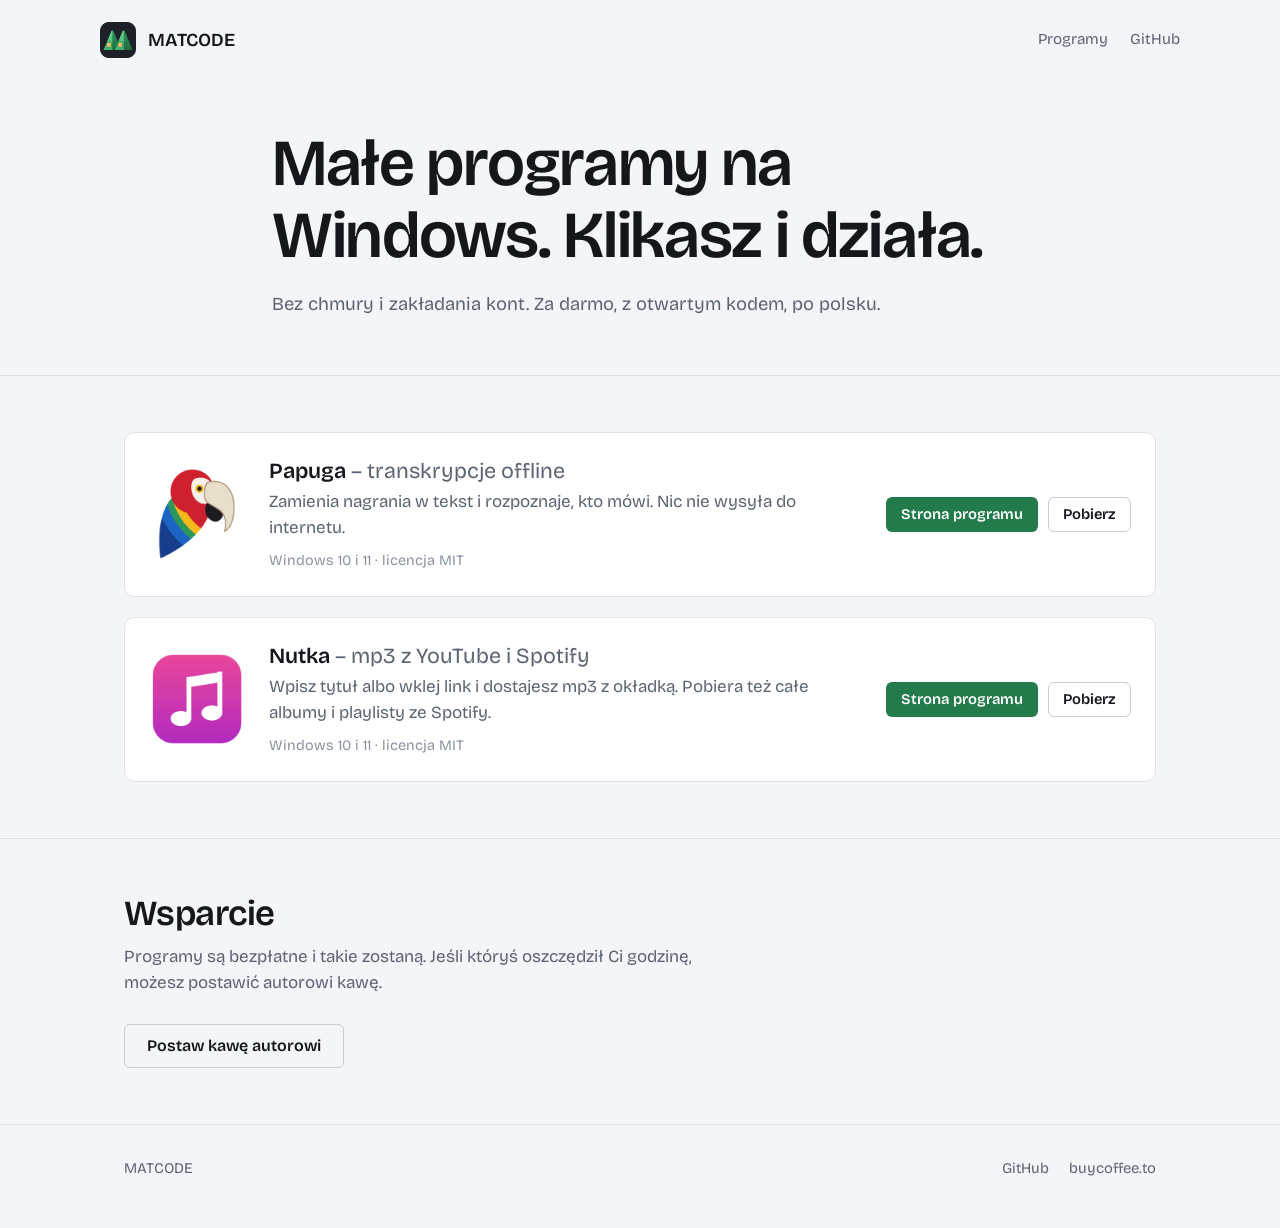
==== index.html @ 1b3fa661 "Nowe hasło marki: „Małe programy na Windows. Klikasz i działa. Bez chmury i zakładania kont.” Hub (h" ====
<!doctype html>
<html lang="pl">
<head>
<meta charset="utf-8">
<meta name="viewport" content="width=device-width, initial-scale=1">
<title>MATCODE</title>
<meta name="description" content="Małe programy na Windows. Klikasz i działa. Bez chmury i zakładania kont. Za darmo, z otwartym kodem.">
<link rel="icon" href="marka/znak-kwadrat.svg" type="image/svg+xml">
<link rel="icon" href="img/matcode-256.png" type="image/png" sizes="256x256">
<link rel="preconnect" href="https://fonts.googleapis.com">
<link rel="preconnect" href="https://fonts.gstatic.com" crossorigin>
<link href="https://fonts.googleapis.com/css2?family=Bricolage+Grotesque:opsz,wght@12..96,400;12..96,500;12..96,600&display=swap" rel="stylesheet">
<link rel="stylesheet" href="/css/v1/matcode.css">
<style>
  /* Strona główna nosi barwy znaku MATCODE (zieleń „Łąka”); strony programów zostają przy swoich akcentach. */
  :root { --accent: #3fb46f; --accent-strong: #2f9a5e; --accent-soft: #1b3a2a; --accent-ink: #ffffff; }
  @media (prefers-color-scheme: light) { :root:not([data-theme="dark"]) { --accent: #2f9a5e; --accent-strong: #237a4a; --accent-soft: #dff3e6; } }
  :root[data-theme="light"] { --accent: #2f9a5e; --accent-strong: #237a4a; --accent-soft: #dff3e6; }
  .hero { padding: 48px 0 56px; max-width: 46rem; }
  .hero h1 { margin-bottom: 18px; }
  .hero .lead { font-size: 1.15rem; color: var(--muted); margin: 0; }
  .program .nazwa-pelna { font-weight: 400; color: var(--muted); }
</style>
</head>
<body>

<header class="wrap top">
  <a class="marka" href="./"><img src="img/matcode-256.png" alt="" width="36" height="36">MATCODE</a>
  <nav>
    <a href="#programy">Programy</a>
    <a href="https://github.com/matmiccode">GitHub</a>
  </nav>
</header>

<main>

<section class="wrap hero">
  <h1>Małe programy na Windows. Klikasz i&nbsp;działa.</h1>
  <p class="lead">Bez chmury i&nbsp;zakładania kont. Za darmo, z&nbsp;otwartym kodem, po polsku.</p>
</section>

<section id="programy">
  <div class="wrap">
    <ul class="programy">
      <li class="program">
        <img src="img/papuga-256.png" alt="" width="96" height="96">
        <div>
          <h3>Papuga <span class="nazwa-pelna">– transkrypcje offline</span></h3>
          <p>Zamienia nagrania w&nbsp;tekst i&nbsp;rozpoznaje, kto mówi. Nic nie wysyła do internetu.</p>
          <p class="meta">Windows 10 i&nbsp;11 · licencja MIT</p>
        </div>
        <div class="akcje">
          <a class="btn btn-primary btn-sm" href="papuga/">Strona programu</a>
          <a class="btn btn-quiet btn-sm" href="https://github.com/matmiccode/papuga/releases/latest">Pobierz</a>
        </div>
      </li>
      <li class="program">
        <img src="img/nutka-256.png" alt="" width="96" height="96">
        <div>
          <h3>Nutka <span class="nazwa-pelna">– mp3 z YouTube i Spotify</span></h3>
          <p>Wpisz tytuł albo wklej link i&nbsp;dostajesz mp3 z&nbsp;okładką. Pobiera też całe albumy i&nbsp;playlisty ze Spotify.</p>
          <p class="meta">Windows 10 i&nbsp;11 · licencja MIT</p>
        </div>
        <div class="akcje">
          <a class="btn btn-primary btn-sm" href="nutka/">Strona programu</a>
          <a class="btn btn-quiet btn-sm" href="https://github.com/matmiccode/nutka/releases/latest">Pobierz</a>
        </div>
      </li>
    </ul>
  </div>
</section>

<section id="wsparcie">
  <div class="wrap">
    <div class="sekcja-naglowek">
      <h2>Wsparcie</h2>
      <p>Programy są bezpłatne i&nbsp;takie zostaną. Jeśli któryś oszczędził Ci godzinę, możesz postawić autorowi kawę.</p>
    </div>
    <a class="btn btn-quiet" href="https://buycoffee.to/matcode">Postaw kawę autorowi</a>
  </div>
</section>

</main>

<footer>
  <div class="wrap">
    <div>MATCODE</div>
    <nav>
      <a href="https://github.com/matmiccode">GitHub</a>
      <a href="https://buycoffee.to/matcode">buycoffee.to</a>
    </nav>
  </div>
</footer>

</body>
</html>
---- css/v1/matcode.css ----
/* MATCODE — wspólna rama stron programów. Wersja 1.
   Strona programu dokłada własne zmienne (--accent, --pioro-*) i treść.
   Zmiana tutaj odświeża wszystkie strony; nowa wersja ramy = nowy katalog
   (css/v2/), stare strony zostają przy swojej. */

:root {
  --bg: #15171c;
  --surface: #1d2026;
  --surface-2: #262a32;
  --line: #2c3039;
  --line-strong: #3a414d;
  --text: #e8eaee;
  --muted: #959dab;
  --faint: #6b7280;
  --accent: #3b82e0;
  --accent-strong: #2f74d0;
  --accent-ink: #ffffff;
  --accent-soft: #233a5e;
  --ok: #4fb47a;
  --radius: 10px;
  --radius-sm: 6px;
  --font: "Bricolage Grotesque", system-ui, "Segoe UI", sans-serif;
  --wrap: 1080px;
  --gutter: 24px;
  color-scheme: dark;
}

@media (prefers-color-scheme: light) {
  :root:not([data-theme="dark"]) {
    --bg: #f4f5f8;
    --surface: #ffffff;
    --surface-2: #eceef3;
    --line: #dde1e8;
    --line-strong: #c7ccd6;
    --text: #15171c;
    --muted: #5b6472;
    --faint: #8a93a1;
    --accent: #2563c7;
    --accent-strong: #1f55ad;
    --accent-soft: #dde8fb;
    --ok: #2f8f5b;
    color-scheme: light;
  }
}

:root[data-theme="light"] {
  --bg: #f4f5f8;
  --surface: #ffffff;
  --surface-2: #eceef3;
  --line: #dde1e8;
  --line-strong: #c7ccd6;
  --text: #15171c;
  --muted: #5b6472;
  --faint: #8a93a1;
  --accent: #2563c7;
  --accent-strong: #1f55ad;
  --accent-soft: #dde8fb;
  --ok: #2f8f5b;
  color-scheme: light;
}

*, *::before, *::after { box-sizing: border-box; }
html { -webkit-text-size-adjust: 100%; scroll-behavior: smooth; }
body {
  margin: 0;
  background: var(--bg);
  color: var(--text);
  font: 400 17px/1.55 var(--font);
  font-optical-sizing: auto;
}
a { color: var(--accent); text-decoration: none; }
a:hover { text-decoration: underline; }
img { max-width: 100%; height: auto; display: block; }
:focus-visible { outline: 2px solid var(--accent); outline-offset: 3px; }

.wrap { max-width: var(--wrap); margin: 0 auto; padding: 0 var(--gutter); }

h1, h2, h3 { margin: 0; font-weight: 600; letter-spacing: -0.02em; line-height: 1.1; text-wrap: balance; }
h1 { font-size: clamp(2.4rem, 5.6vw, 4.1rem); }
h2 { font-size: clamp(1.6rem, 3vw, 2.2rem); letter-spacing: -0.015em; }
h3 { font-size: 1.15rem; letter-spacing: 0; line-height: 1.3; }
p { margin: 0 0 1em; }
.muted { color: var(--muted); }
.small { font-size: 0.9rem; }
.odstep { margin-top: 28px; }
.odstep-duzy { margin-top: 36px; }

/* Nagłówek strony */
.top { display: flex; align-items: center; justify-content: space-between; gap: 16px; padding: 22px 0; }
.marka { display: flex; align-items: center; gap: 12px; color: var(--text); font-weight: 600; font-size: 1.15rem; letter-spacing: -0.01em; }
.marka:hover { text-decoration: none; }
.marka img { width: 36px; height: 36px; }
.top nav { display: flex; gap: 22px; align-items: center; font-size: 0.95rem; }
.top nav a { color: var(--muted); }
.top nav a:hover { color: var(--text); text-decoration: none; }

/* Przyciski */
.btn {
  display: inline-flex; align-items: center; gap: 10px;
  padding: 13px 22px; border-radius: var(--radius-sm);
  font-weight: 600; font-size: 1rem; line-height: 1;
  border: 1px solid transparent; cursor: pointer; white-space: nowrap;
}
.btn:hover { text-decoration: none; }
.btn-primary { background: var(--accent-strong); color: var(--accent-ink); }
.btn-primary:hover { background: var(--accent); }
.btn-quiet { background: transparent; color: var(--text); border-color: var(--line-strong); }
.btn-quiet:hover { background: var(--surface); }
.btn-sm { padding: 9px 14px; font-size: 0.92rem; }
.top nav .btn-primary { color: var(--accent-ink); }
.top nav .btn-primary:hover { color: var(--accent-ink); }
.cta { display: flex; flex-wrap: wrap; gap: 12px; align-items: center; }

/* Sekcje */
section { padding: 56px 0; }
main > section + section { border-top: 1px solid var(--line); }
.sekcja-naglowek { max-width: 38rem; margin-bottom: 28px; }
.sekcja-naglowek p { color: var(--muted); margin: 10px 0 0; }

/* Kroki — tylko dla treści, która naprawdę jest kolejnością */
.kroki { display: grid; grid-template-columns: repeat(3, 1fr); gap: 28px; counter-reset: krok; list-style: none; margin: 0; padding: 0; }
.kroki li { counter-increment: krok; }
.kroki li::before {
  content: counter(krok);
  display: inline-flex; align-items: center; justify-content: center;
  width: 30px; height: 30px; border-radius: 50%;
  background: var(--accent-soft); color: var(--accent);
  font-weight: 600; font-size: 0.95rem; margin-bottom: 12px;
}
.kroki h3 { margin-bottom: 6px; }
.kroki p { color: var(--muted); margin: 0; }

/* Lista cech: nazwa i zdanie, bez kafelków */
.cechy { display: grid; grid-template-columns: repeat(2, 1fr); gap: 18px 40px; margin: 0; }
.cechy > div { padding-bottom: 18px; border-bottom: 1px solid var(--line); }
.cechy dt { font-weight: 600; margin-bottom: 4px; }
.cechy dd { margin: 0; color: var(--muted); }

/* Zrzut ekranu */
figure { margin: 0; }
figure img { border: 1px solid var(--line); border-radius: var(--radius); }
figcaption { color: var(--faint); font-size: 0.9rem; margin-top: 12px; }

/* Tabela wymagań */
table { border-collapse: collapse; width: 100%; max-width: 40rem; }
th, td { text-align: left; padding: 10px 0; border-bottom: 1px solid var(--line); vertical-align: top; }
th { font-weight: 600; width: 38%; padding-right: 16px; }
td { color: var(--muted); }

/* Ramka z uwagą */
.uwaga { background: var(--surface); border: 1px solid var(--line); border-radius: var(--radius); padding: 18px 20px; max-width: 40rem; }
.uwaga p:last-child { margin: 0; }

/* Lista programów (strona główna) */
.programy { list-style: none; margin: 0; padding: 0; display: grid; gap: 20px; }
.program {
  display: grid; grid-template-columns: 96px 1fr auto; gap: 24px; align-items: center;
  padding: 24px; background: var(--surface); border: 1px solid var(--line); border-radius: var(--radius);
}
.program img { width: 96px; height: 96px; }
.program h3 { font-size: 1.35rem; margin-bottom: 4px; }
.program p { margin: 0; color: var(--muted); }
.program .meta { color: var(--faint); font-size: 0.9rem; margin-top: 8px; }
.program .akcje { display: flex; gap: 10px; flex-wrap: wrap; }

/* Stopka */
footer { border-top: 1px solid var(--line); padding: 32px 0 48px; color: var(--muted); font-size: 0.92rem; }
footer .wrap { display: flex; flex-wrap: wrap; gap: 12px 28px; align-items: center; justify-content: space-between; }
footer nav { display: flex; flex-wrap: wrap; gap: 20px; }
footer a { color: var(--muted); }
footer a:hover { color: var(--text); }

/* Pasy piór — podpis Papugi; strona ustawia własne barwy przez --pioro-* */
.piora {
  height: 4px; border-radius: 2px;
  background: linear-gradient(90deg, var(--pioro-1, #1c64c4), var(--pioro-2, #2c965c), var(--pioro-3, #f7ba1c), var(--pioro-4, #ce202f));
}

@media (max-width: 760px) {
  section { padding: 40px 0; }
  .kroki, .cechy { grid-template-columns: 1fr; }
  .top nav { gap: 14px; }
  .top nav .ukryj-mobile { display: none; }
  .program { grid-template-columns: 72px 1fr; }
  .program img { width: 72px; height: 72px; }
  .program .akcje { grid-column: 1 / -1; }
  th { width: 44%; }
}

@media (prefers-reduced-motion: reduce) {
  html { scroll-behavior: auto; }
  *, *::before, *::after { animation-duration: 0.01ms !important; animation-iteration-count: 1 !important; transition-duration: 0.01ms !important; }
}
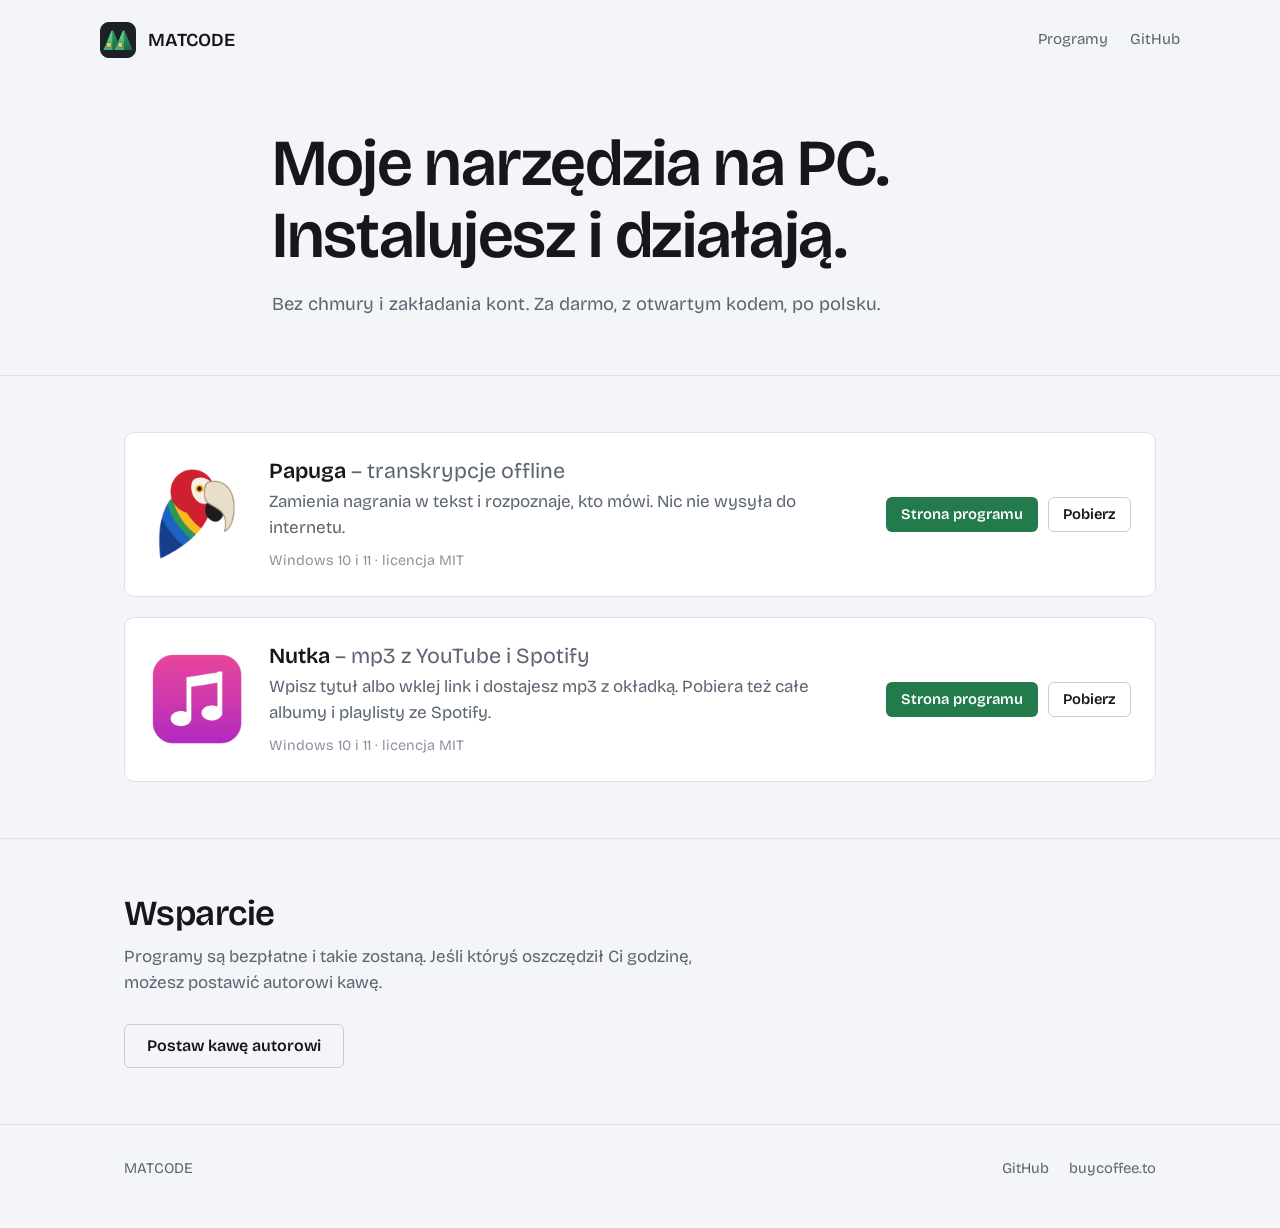
==== commit 1a1f6cdc: "Hasło marki w słowach autora: „Moje narzędzia na PC. Instalujesz i działają. Bez chmury i zakładania" ====
--- a/index.html
+++ b/index.html
@@ -4,7 +4,7 @@
 <meta charset="utf-8">
 <meta name="viewport" content="width=device-width, initial-scale=1">
 <title>MATCODE</title>
-<meta name="description" content="Małe programy na Windows. Klikasz i działa. Bez chmury i zakładania kont. Za darmo, z otwartym kodem.">
+<meta name="description" content="Moje narzędzia na PC. Instalujesz i działają. Bez chmury i zakładania kont. Za darmo, z otwartym kodem.">
 <link rel="icon" href="marka/znak-kwadrat.svg" type="image/svg+xml">
 <link rel="icon" href="img/matcode-256.png" type="image/png" sizes="256x256">
 <link rel="preconnect" href="https://fonts.googleapis.com">
@@ -35,7 +35,7 @@
 <main>
 
 <section class="wrap hero">
-  <h1>Małe programy na Windows. Klikasz i&nbsp;działa.</h1>
+  <h1>Moje narzędzia na PC. Instalujesz i&nbsp;działają.</h1>
   <p class="lead">Bez chmury i&nbsp;zakładania kont. Za darmo, z&nbsp;otwartym kodem, po polsku.</p>
 </section>
 
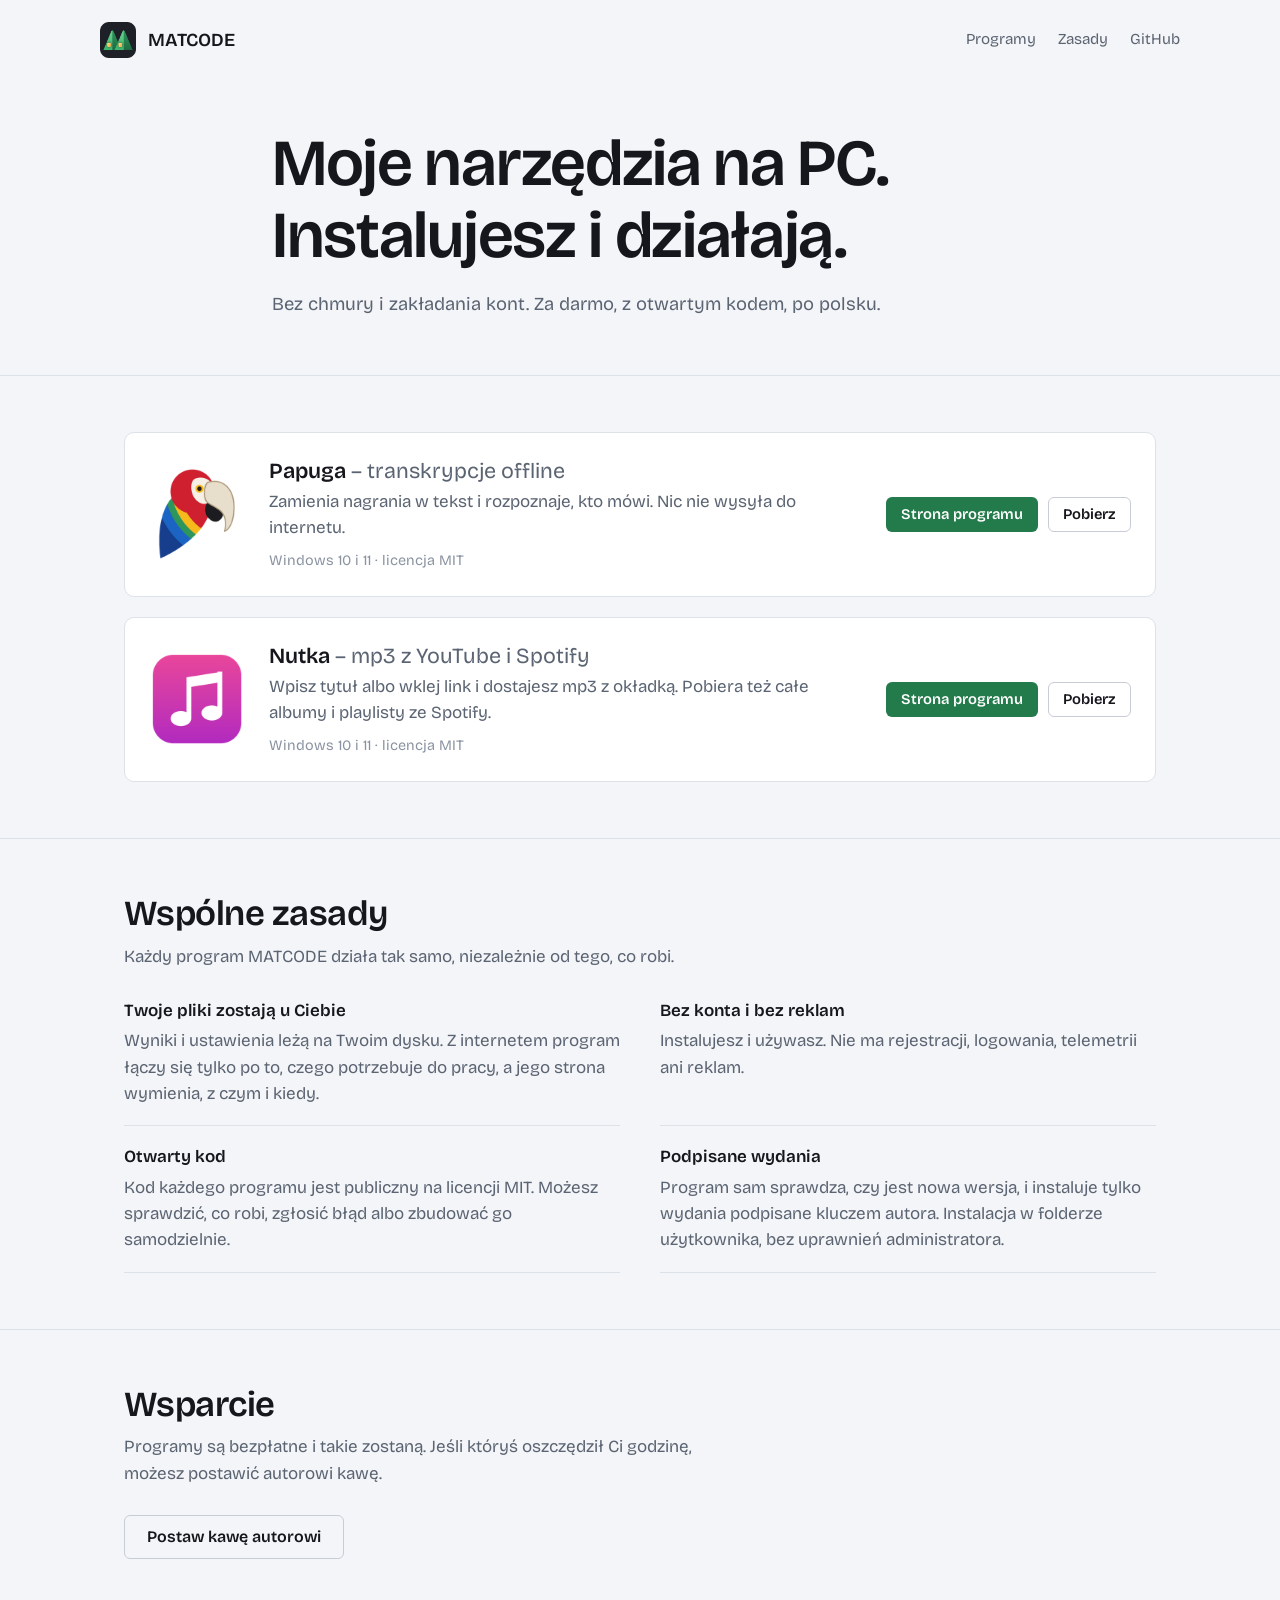
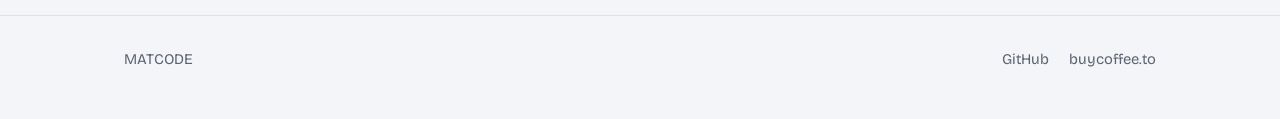
==== commit 845ed99a: "Strona główna: wspólne zasady, wersje programów z API, obrazek og, karty na telefonie - sekcja „Wspó" ====
--- a/index.html
+++ b/index.html
@@ -5,8 +5,18 @@
 <meta name="viewport" content="width=device-width, initial-scale=1">
 <title>MATCODE</title>
 <meta name="description" content="Moje narzędzia na PC. Instalujesz i działają. Bez chmury i zakładania kont. Za darmo, z otwartym kodem.">
+<meta name="theme-color" media="(prefers-color-scheme: dark)" content="#15171c">
+<meta name="theme-color" media="(prefers-color-scheme: light)" content="#f4f5f8">
 <link rel="icon" href="marka/znak-kwadrat.svg" type="image/svg+xml">
 <link rel="icon" href="img/matcode-256.png" type="image/png" sizes="256x256">
+<meta property="og:title" content="MATCODE – moje narzędzia na PC">
+<meta property="og:description" content="Instalujesz i działają. Bez chmury i zakładania kont. Za darmo, z otwartym kodem, po polsku.">
+<meta property="og:image" content="https://matmiccode.github.io/img/matcode-og.png">
+<meta property="og:image:width" content="1200">
+<meta property="og:image:height" content="630">
+<meta property="og:type" content="website">
+<meta property="og:url" content="https://matmiccode.github.io/">
+<meta name="twitter:card" content="summary_large_image">
 <link rel="preconnect" href="https://fonts.googleapis.com">
 <link rel="preconnect" href="https://fonts.gstatic.com" crossorigin>
 <link href="https://fonts.googleapis.com/css2?family=Bricolage+Grotesque:opsz,wght@12..96,400;12..96,500;12..96,600&display=swap" rel="stylesheet">
@@ -28,6 +38,7 @@
   <a class="marka" href="./"><img src="img/matcode-256.png" alt="" width="36" height="36">MATCODE</a>
   <nav>
     <a href="#programy">Programy</a>
+    <a href="#zasady" class="ukryj-mobile">Zasady</a>
     <a href="https://github.com/matmiccode">GitHub</a>
   </nav>
 </header>
@@ -47,11 +58,11 @@
         <div>
           <h3>Papuga <span class="nazwa-pelna">– transkrypcje offline</span></h3>
           <p>Zamienia nagrania w&nbsp;tekst i&nbsp;rozpoznaje, kto mówi. Nic nie wysyła do internetu.</p>
-          <p class="meta">Windows 10 i&nbsp;11 · licencja MIT</p>
+          <p class="meta"><span data-wersja="papuga"></span>Windows 10 i&nbsp;11 · licencja MIT</p>
         </div>
         <div class="akcje">
           <a class="btn btn-primary btn-sm" href="papuga/">Strona programu</a>
-          <a class="btn btn-quiet btn-sm" href="https://github.com/matmiccode/papuga/releases/latest">Pobierz</a>
+          <a class="btn btn-quiet btn-sm" href="https://github.com/matmiccode/papuga/releases/latest" data-pobierz="papuga">Pobierz</a>
         </div>
       </li>
       <li class="program">
@@ -59,14 +70,41 @@
         <div>
           <h3>Nutka <span class="nazwa-pelna">– mp3 z YouTube i Spotify</span></h3>
           <p>Wpisz tytuł albo wklej link i&nbsp;dostajesz mp3 z&nbsp;okładką. Pobiera też całe albumy i&nbsp;playlisty ze Spotify.</p>
-          <p class="meta">Windows 10 i&nbsp;11 · licencja MIT</p>
+          <p class="meta"><span data-wersja="nutka"></span>Windows 10 i&nbsp;11 · licencja MIT</p>
         </div>
         <div class="akcje">
           <a class="btn btn-primary btn-sm" href="nutka/">Strona programu</a>
-          <a class="btn btn-quiet btn-sm" href="https://github.com/matmiccode/nutka/releases/latest">Pobierz</a>
+          <a class="btn btn-quiet btn-sm" href="https://github.com/matmiccode/nutka/releases/latest" data-pobierz="nutka">Pobierz</a>
         </div>
       </li>
     </ul>
+  </div>
+</section>
+
+<section id="zasady">
+  <div class="wrap">
+    <div class="sekcja-naglowek">
+      <h2>Wspólne zasady</h2>
+      <p>Każdy program MATCODE działa tak samo, niezależnie od tego, co robi.</p>
+    </div>
+    <dl class="cechy">
+      <div>
+        <dt>Twoje pliki zostają u&nbsp;Ciebie</dt>
+        <dd>Wyniki i&nbsp;ustawienia leżą na Twoim dysku. Z&nbsp;internetem program łączy się tylko po to, czego potrzebuje do pracy, a&nbsp;jego strona wymienia, z&nbsp;czym i&nbsp;kiedy.</dd>
+      </div>
+      <div>
+        <dt>Bez konta i&nbsp;bez reklam</dt>
+        <dd>Instalujesz i&nbsp;używasz. Nie ma rejestracji, logowania, telemetrii ani reklam.</dd>
+      </div>
+      <div>
+        <dt>Otwarty kod</dt>
+        <dd>Kod każdego programu jest publiczny na licencji MIT. Możesz sprawdzić, co robi, zgłosić błąd albo zbudować go samodzielnie.</dd>
+      </div>
+      <div>
+        <dt>Podpisane wydania</dt>
+        <dd>Program sam sprawdza, czy jest nowa wersja, i&nbsp;instaluje tylko wydania podpisane kluczem autora. Instalacja w&nbsp;folderze użytkownika, bez uprawnień administratora.</dd>
+      </div>
+    </dl>
   </div>
 </section>
 
@@ -92,5 +130,25 @@
   </div>
 </footer>
 
+<script>
+// Numer wersji i bezpośredni odnośnik do instalatora z najnowszego wydania każdego programu
+// z listy (data-pobierz="<repo>"). Bez odpowiedzi API (brak sieci, limit) zostaje strona wydań
+// i lista bez numerów wersji.
+(async () => {
+  const repa = [...new Set([...document.querySelectorAll("[data-pobierz]")].map(e => e.dataset.pobierz))];
+  await Promise.all(repa.map(async repo => {
+    try {
+      const odp = await fetch(`https://api.github.com/repos/matmiccode/${repo}/releases/latest`,
+                              { headers: { Accept: "application/vnd.github+json" } });
+      if (!odp.ok) return;
+      const dane = await odp.json();
+      const wersja = String(dane.tag_name || "").replace(/^v/, "");
+      const plik = (dane.assets || []).find(z => /Setup\.exe$/i.test(z.name));
+      if (wersja) document.querySelectorAll(`[data-wersja="${repo}"]`).forEach(e => { e.textContent = "Wersja " + wersja + " · "; });
+      if (plik) document.querySelectorAll(`[data-pobierz="${repo}"]`).forEach(e => { e.href = plik.browser_download_url; });
+    } catch (_) { /* strona działa bez tego */ }
+  }));
+})();
+</script>
 </body>
 </html>
--- a/css/v1/matcode.css
+++ b/css/v1/matcode.css
@@ -187,6 +187,14 @@
   th { width: 44%; }
 }
 
+@media (max-width: 480px) {
+  /* Karta programu na telefonie: ikona nad tekstem, tekst na całą szerokość
+     (obok ikony nazwa z dopiskiem łamała się na trzy linie). */
+  .program { grid-template-columns: 1fr; gap: 14px; padding: 20px; }
+  .program img { width: 56px; height: 56px; }
+  .program .akcje { grid-column: auto; }
+}
+
 @media (prefers-reduced-motion: reduce) {
   html { scroll-behavior: auto; }
   *, *::before, *::after { animation-duration: 0.01ms !important; animation-iteration-count: 1 !important; transition-duration: 0.01ms !important; }
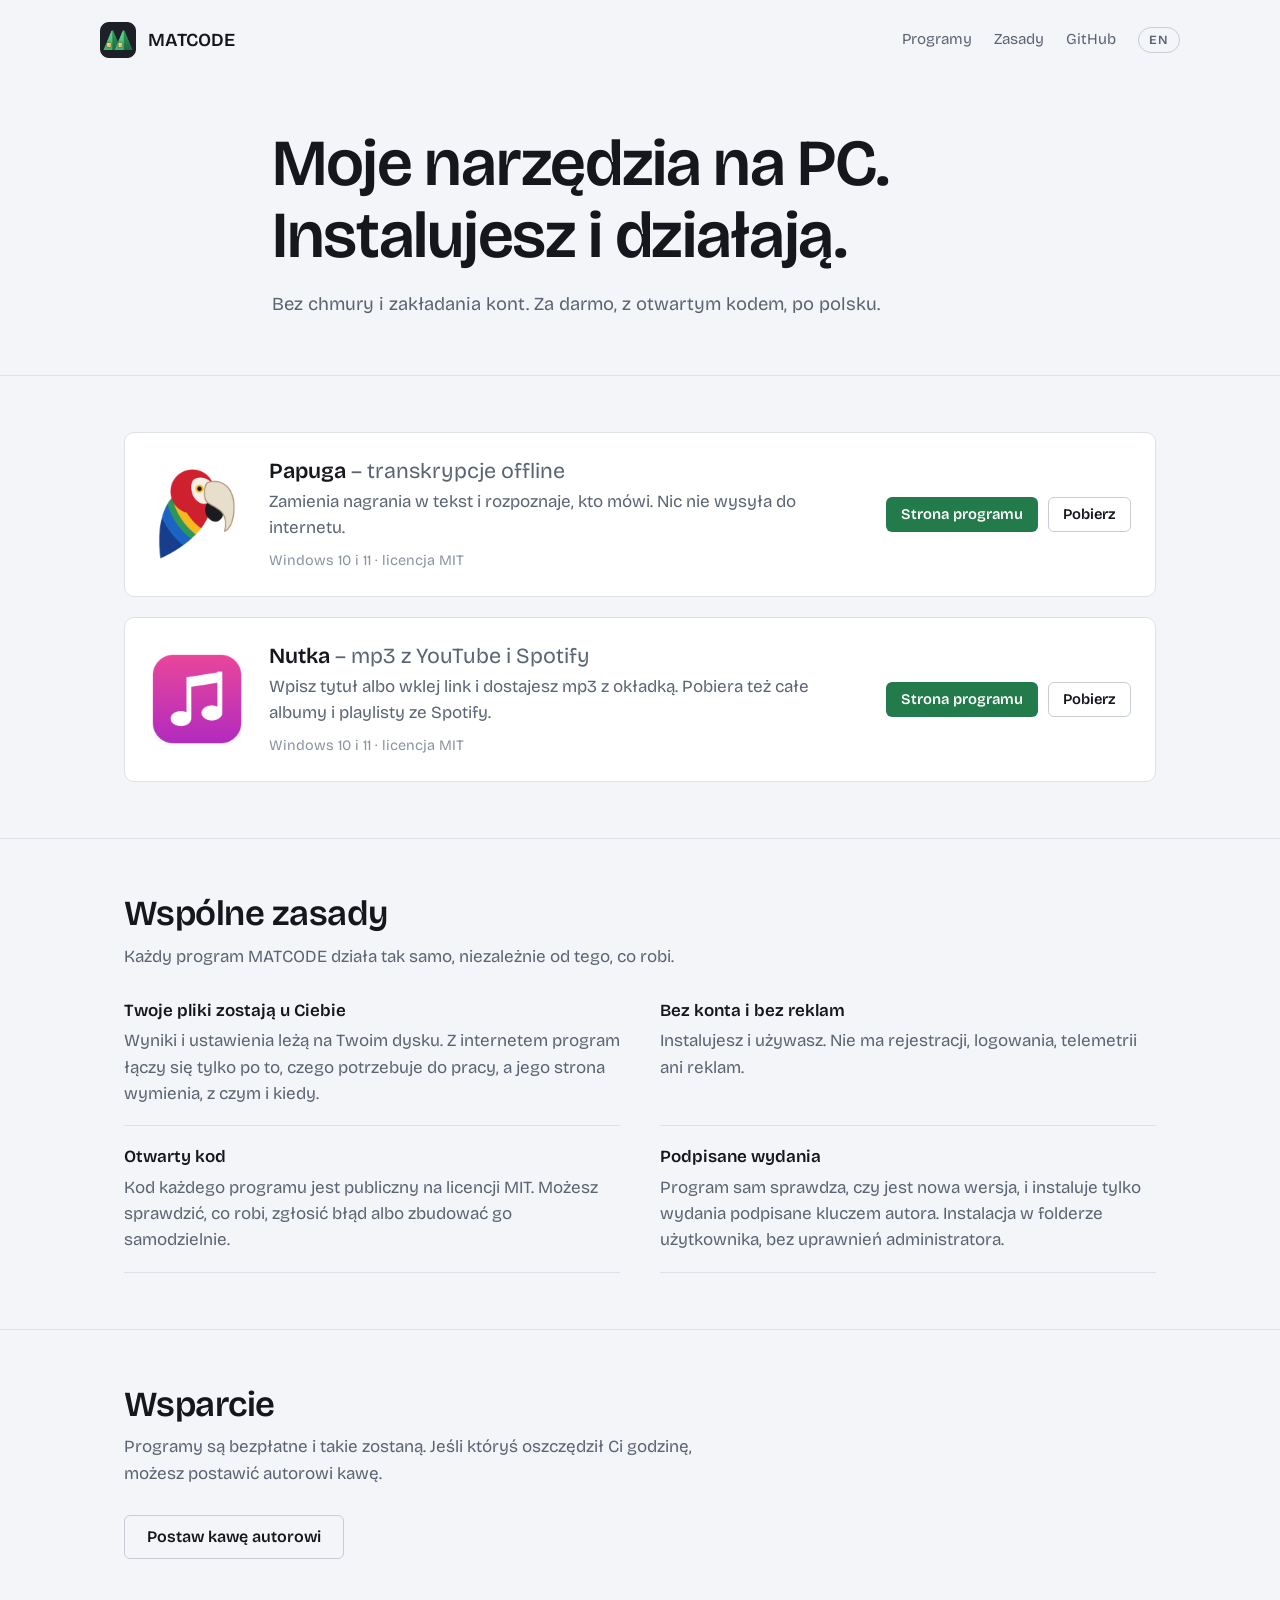
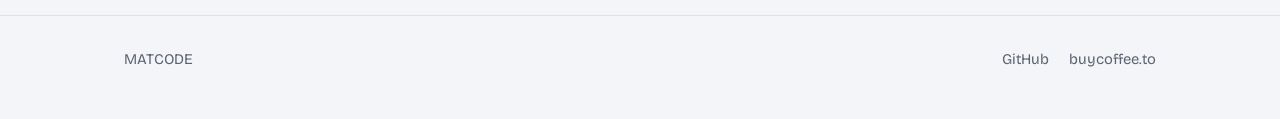
==== commit 0217368e: "Strona główna po angielsku (en/) i przełącznik języka w ramie - en/index.html: hasło, karty programó" ====
--- a/index.html
+++ b/index.html
@@ -9,6 +9,9 @@
 <meta name="theme-color" media="(prefers-color-scheme: light)" content="#f4f5f8">
 <link rel="icon" href="marka/znak-kwadrat.svg" type="image/svg+xml">
 <link rel="icon" href="img/matcode-256.png" type="image/png" sizes="256x256">
+<link rel="alternate" hreflang="pl" href="https://matmiccode.github.io/">
+<link rel="alternate" hreflang="en" href="https://matmiccode.github.io/en/">
+<link rel="alternate" hreflang="x-default" href="https://matmiccode.github.io/">
 <meta property="og:title" content="MATCODE – moje narzędzia na PC">
 <meta property="og:description" content="Instalujesz i działają. Bez chmury i zakładania kont. Za darmo, z otwartym kodem, po polsku.">
 <meta property="og:image" content="https://matmiccode.github.io/img/matcode-og.png">
@@ -40,6 +43,7 @@
     <a href="#programy">Programy</a>
     <a href="#zasady" class="ukryj-mobile">Zasady</a>
     <a href="https://github.com/matmiccode">GitHub</a>
+    <a class="jezyk" href="en/" lang="en" hreflang="en" title="English version">EN</a>
   </nav>
 </header>
 
--- a/css/v1/matcode.css
+++ b/css/v1/matcode.css
@@ -93,6 +93,13 @@
 .top nav { display: flex; gap: 22px; align-items: center; font-size: 0.95rem; }
 .top nav a { color: var(--muted); }
 .top nav a:hover { color: var(--text); text-decoration: none; }
+/* Przełącznik języka w nagłówku: jedna pigułka z drugim językiem (EN na polskiej stronie, PL na angielskiej),
+   celuje w bliźniaczą stronę /en/ albo wersję polską. Widoczna też na telefonie. */
+.top nav .jezyk {
+  padding: 6px 10px; border: 1px solid var(--line-strong); border-radius: 999px;
+  font-size: 0.78rem; font-weight: 600; letter-spacing: 0.08em; line-height: 1; color: var(--muted);
+}
+.top nav .jezyk:hover { color: var(--text); border-color: var(--text); text-decoration: none; }
 
 /* Przyciski */
 .btn {
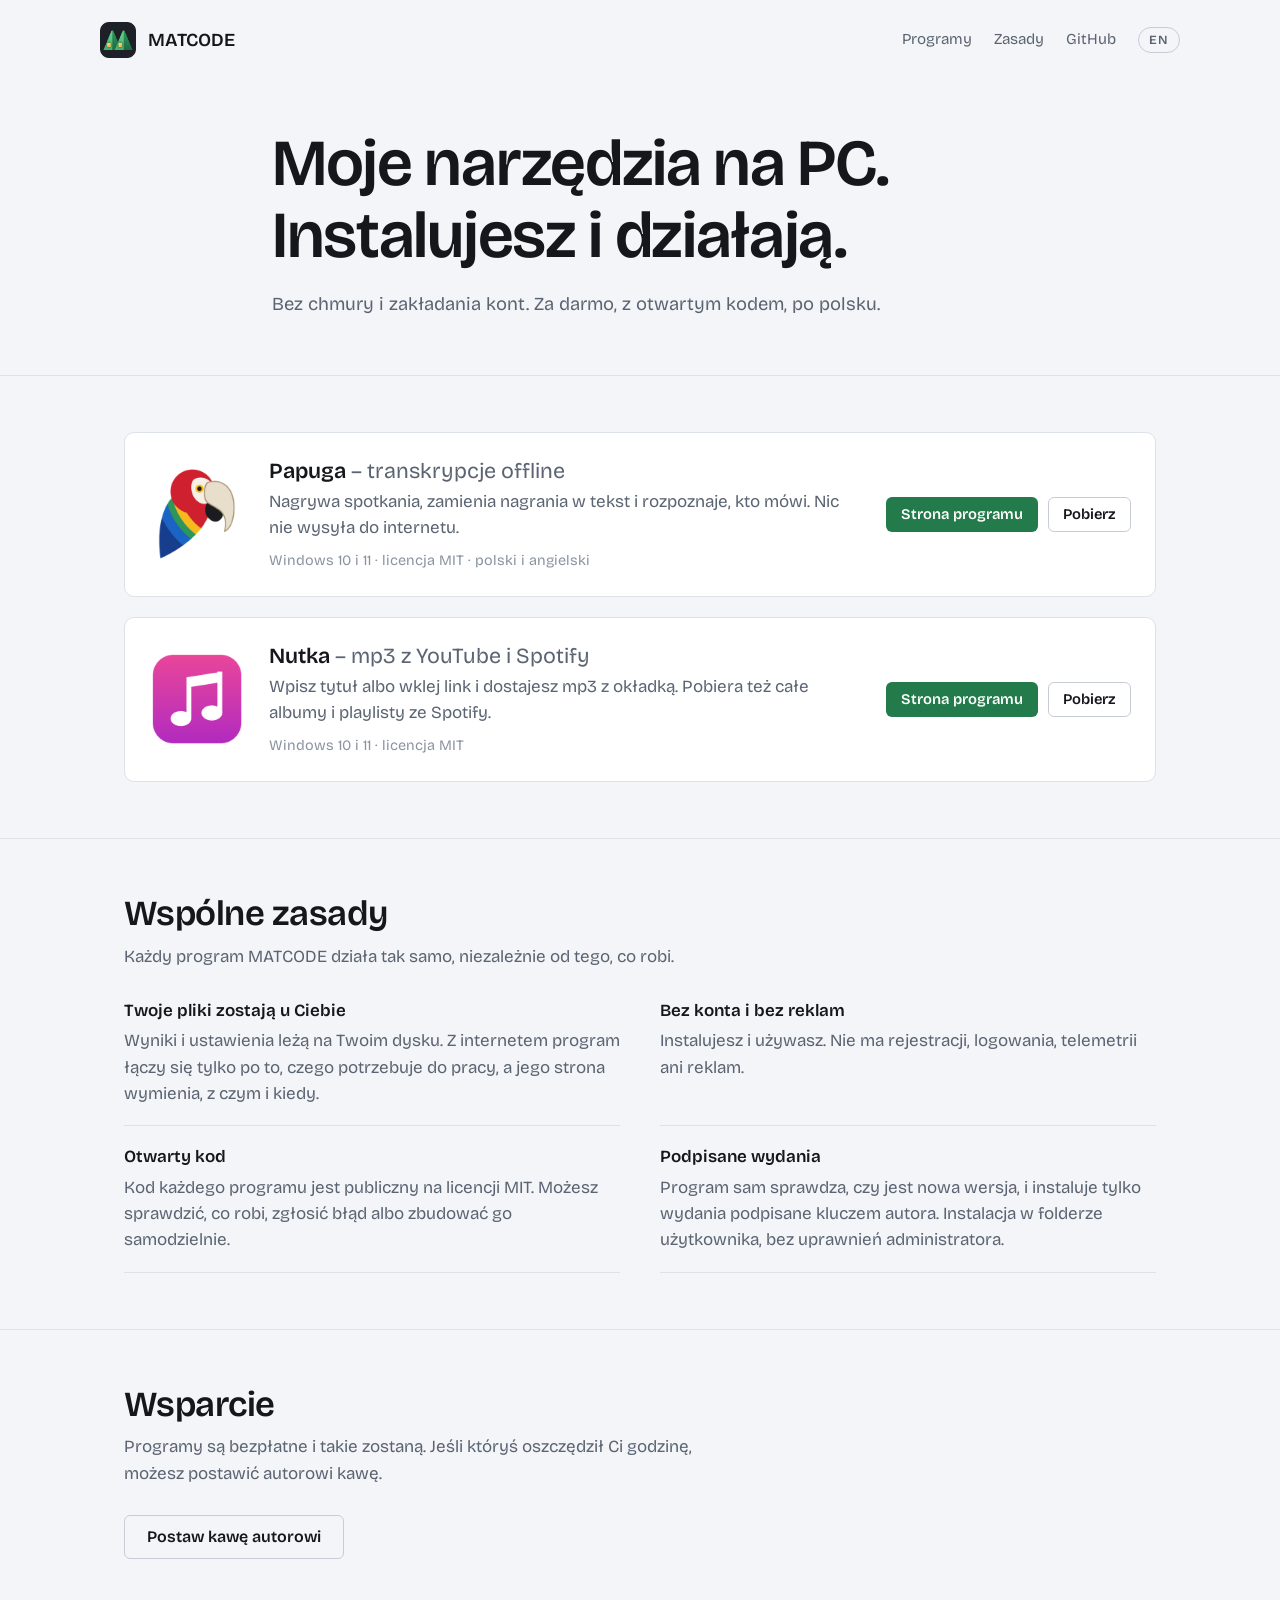
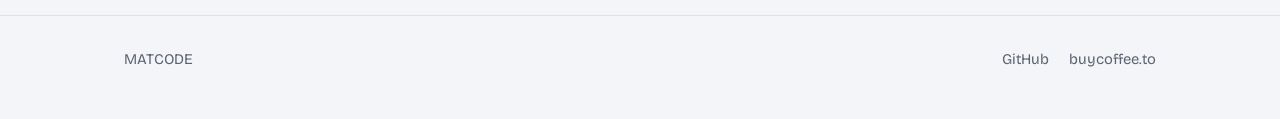
==== commit 655c09db: "Karta Papugi: nagrywanie spotkan, interfejs polski i angielski Papuga 1.4.0: nagrywanie spotkań takż" ====
--- a/index.html
+++ b/index.html
@@ -61,8 +61,8 @@
         <img src="img/papuga-256.png" alt="" width="96" height="96">
         <div>
           <h3>Papuga <span class="nazwa-pelna">– transkrypcje offline</span></h3>
-          <p>Zamienia nagrania w&nbsp;tekst i&nbsp;rozpoznaje, kto mówi. Nic nie wysyła do internetu.</p>
-          <p class="meta"><span data-wersja="papuga"></span>Windows 10 i&nbsp;11 · licencja MIT</p>
+          <p>Nagrywa spotkania, zamienia nagrania w&nbsp;tekst i&nbsp;rozpoznaje, kto mówi. Nic nie wysyła do internetu.</p>
+          <p class="meta"><span data-wersja="papuga"></span>Windows 10 i&nbsp;11 · licencja MIT · polski i&nbsp;angielski</p>
         </div>
         <div class="akcje">
           <a class="btn btn-primary btn-sm" href="papuga/">Strona programu</a>
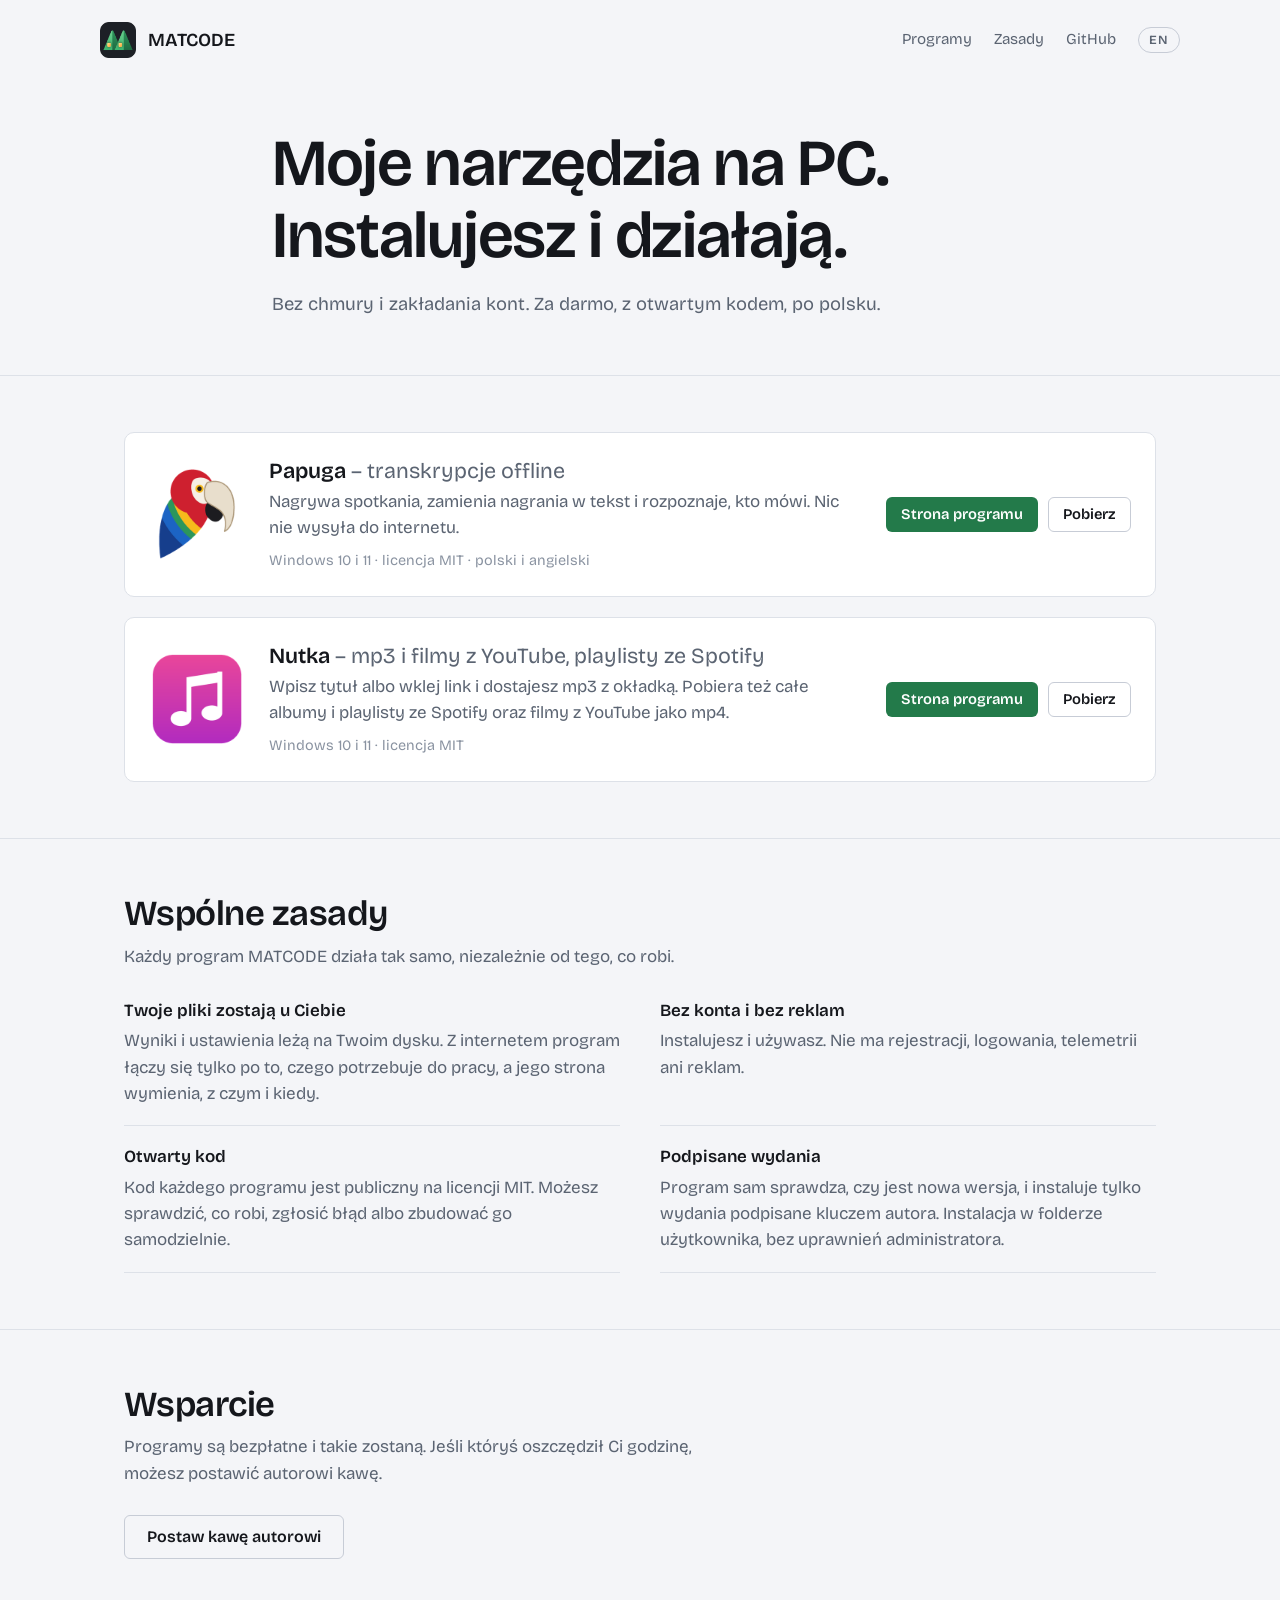
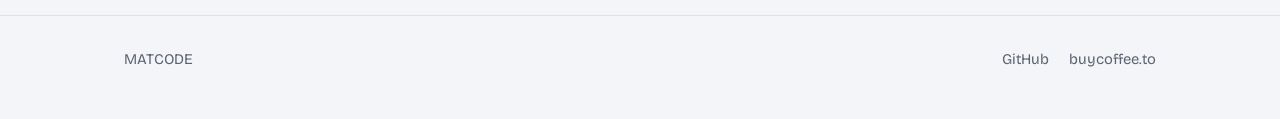
==== commit 1253d807: "Karta Nutki: mp3 i filmy z YouTube (Nutka 1.5.0) Co-Authored-By: Claude Fable 5.1 <noreply@anthropic" ====
--- a/index.html
+++ b/index.html
@@ -72,8 +72,8 @@
       <li class="program">
         <img src="img/nutka-256.png" alt="" width="96" height="96">
         <div>
-          <h3>Nutka <span class="nazwa-pelna">– mp3 z YouTube i Spotify</span></h3>
-          <p>Wpisz tytuł albo wklej link i&nbsp;dostajesz mp3 z&nbsp;okładką. Pobiera też całe albumy i&nbsp;playlisty ze Spotify.</p>
+          <h3>Nutka <span class="nazwa-pelna">– mp3 i filmy z YouTube, playlisty ze Spotify</span></h3>
+          <p>Wpisz tytuł albo wklej link i&nbsp;dostajesz mp3 z&nbsp;okładką. Pobiera też całe albumy i&nbsp;playlisty ze Spotify oraz filmy z&nbsp;YouTube jako mp4.</p>
           <p class="meta"><span data-wersja="nutka"></span>Windows 10 i&nbsp;11 · licencja MIT</p>
         </div>
         <div class="akcje">
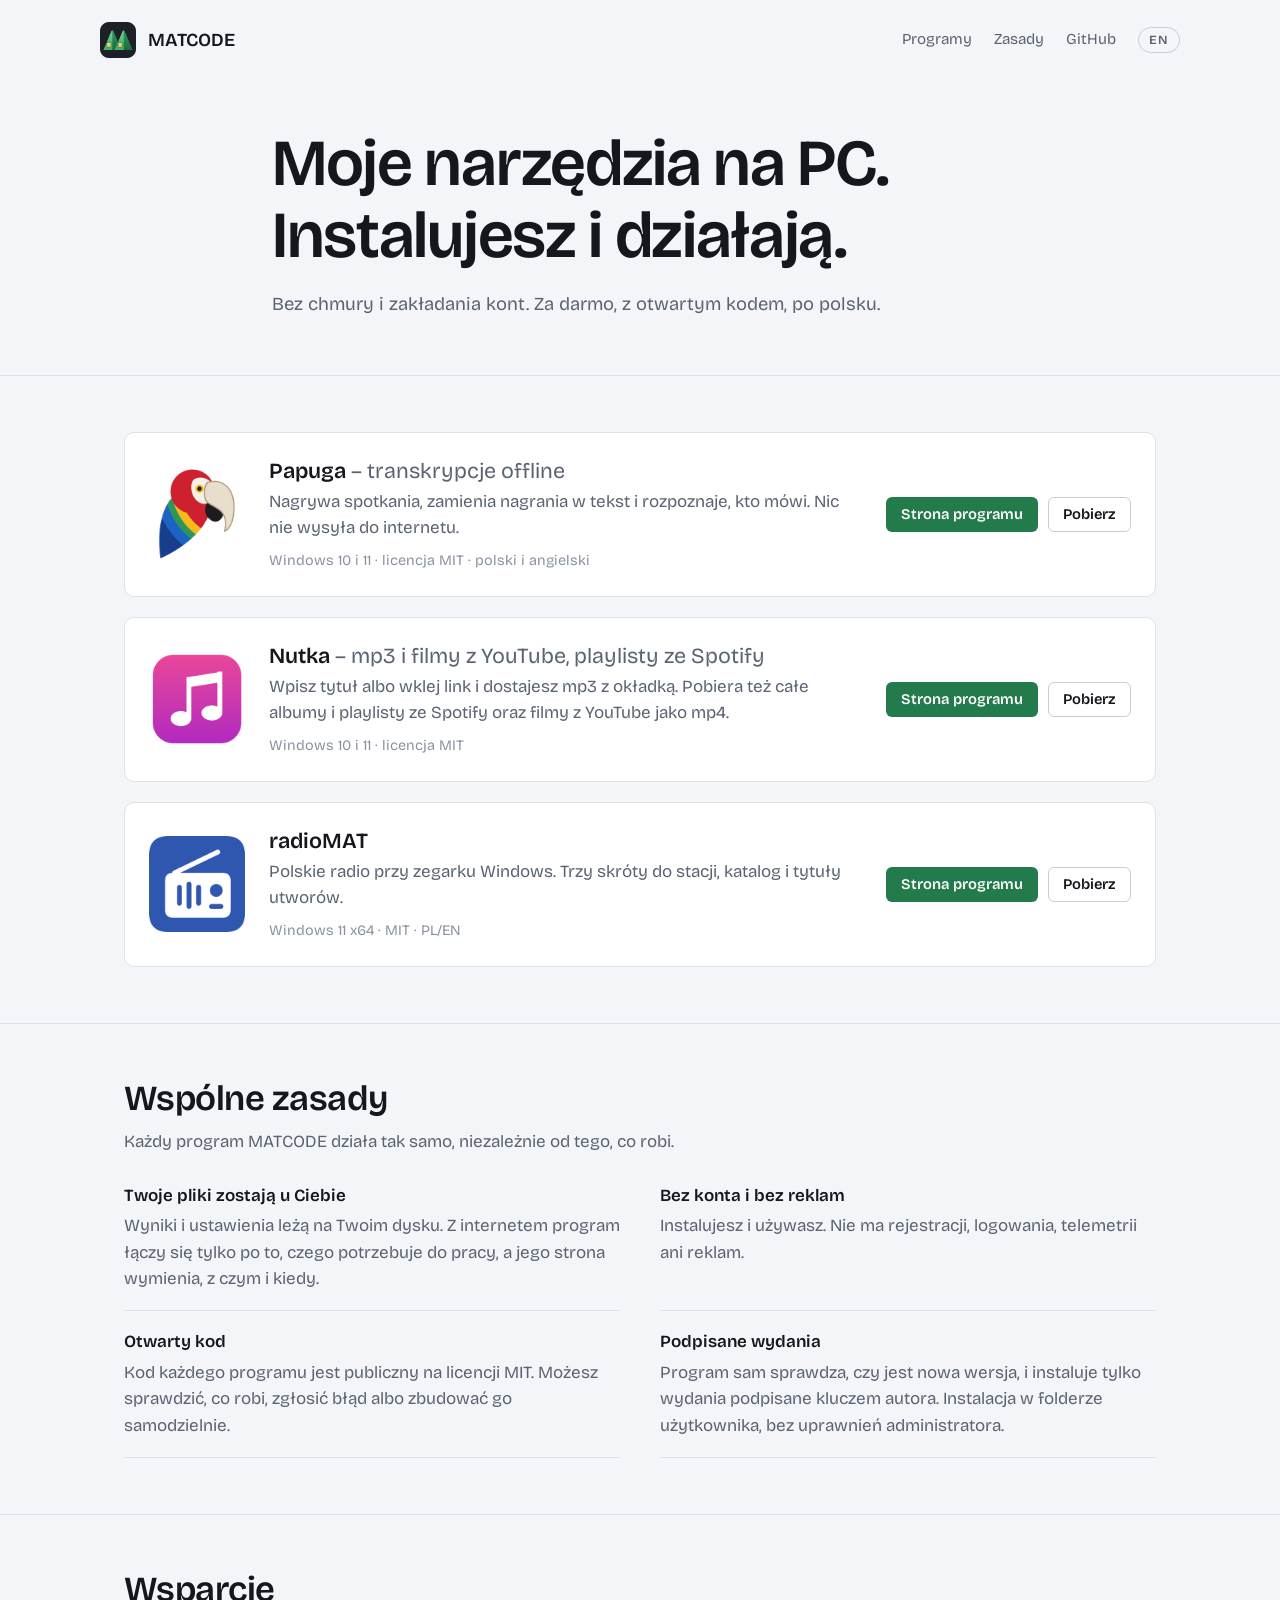
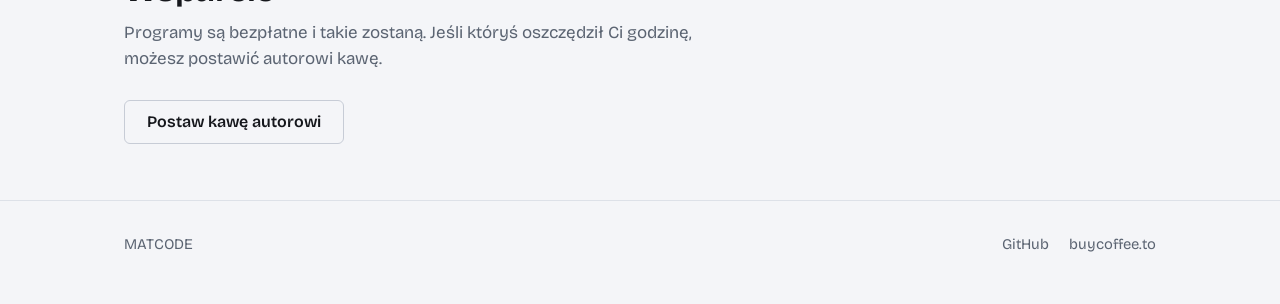
==== commit 072ccf91: "Dodaj radioMAT do katalogu i okladek MATCODE" ====
--- a/index.html
+++ b/index.html
@@ -81,6 +81,11 @@
           <a class="btn btn-quiet btn-sm" href="https://github.com/matmiccode/nutka/releases/latest" data-pobierz="nutka">Pobierz</a>
         </div>
       </li>
+      <li class="program">
+        <img src="img/radiomat-256.png" alt="" width="96" height="96">
+        <div><h3>radioMAT</h3><p>Polskie radio przy zegarku Windows. Trzy skróty do stacji, katalog i tytuły utworów.</p><p class="meta"><span data-wersja="radiomat-app"></span>Windows 11 x64 · MIT · PL/EN</p></div>
+        <div class="akcje"><a class="btn btn-primary btn-sm" href="radiomat-app/">Strona programu</a><a class="btn btn-quiet btn-sm" href="https://github.com/matmiccode/radiomat-app/releases/latest" data-pobierz="radiomat-app">Pobierz</a></div>
+      </li>
     </ul>
   </div>
 </section>
@@ -147,7 +152,7 @@
       if (!odp.ok) return;
       const dane = await odp.json();
       const wersja = String(dane.tag_name || "").replace(/^v/, "");
-      const plik = (dane.assets || []).find(z => /Setup\.exe$/i.test(z.name));
+      const plik = (dane.assets || []).find(z => (/Setup\.exe$/i.test(z.name) || /^radioMAT-Setup-\d+\.\d+\.\d+-x64\.exe$/.test(z.name)));
       if (wersja) document.querySelectorAll(`[data-wersja="${repo}"]`).forEach(e => { e.textContent = "Wersja " + wersja + " · "; });
       if (plik) document.querySelectorAll(`[data-pobierz="${repo}"]`).forEach(e => { e.href = plik.browser_download_url; });
     } catch (_) { /* strona działa bez tego */ }
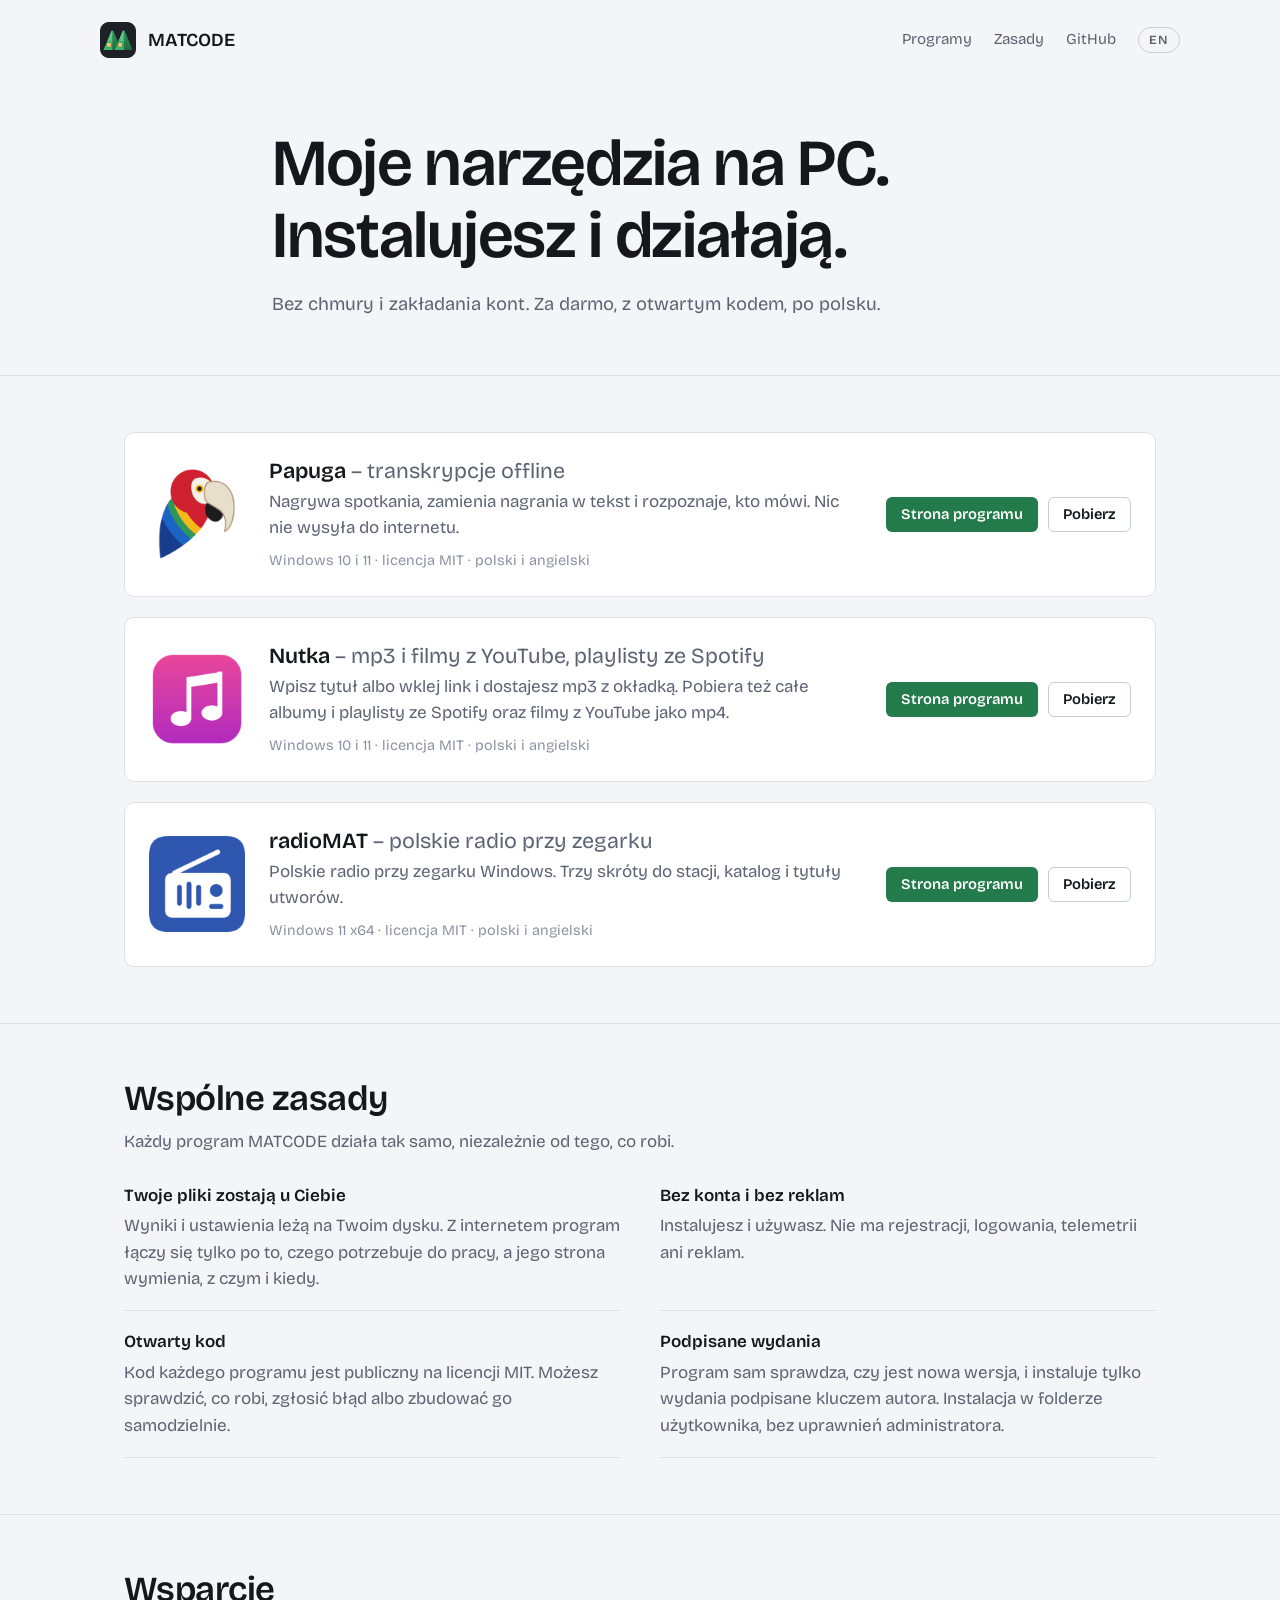
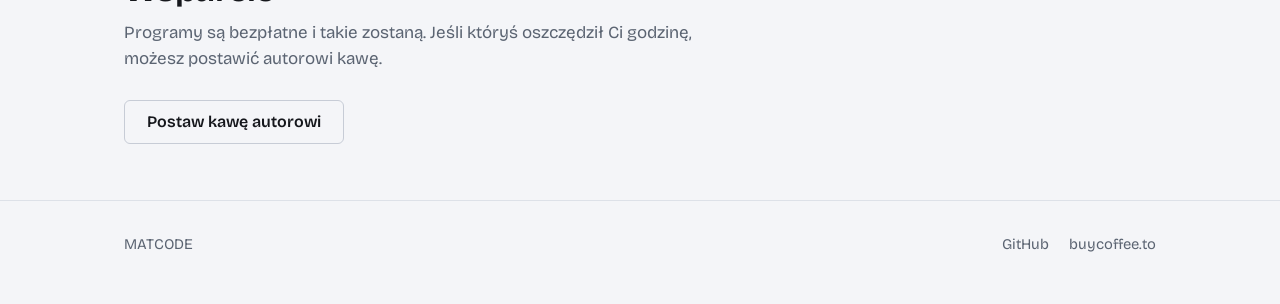
==== commit a4519e78: "Karty: radioMAT z podtytułem jak Papuga i Nutka, języki w opisie Nutki i radioMAT Co-Authored-By: Cl" ====
--- a/index.html
+++ b/index.html
@@ -74,7 +74,7 @@
         <div>
           <h3>Nutka <span class="nazwa-pelna">– mp3 i filmy z YouTube, playlisty ze Spotify</span></h3>
           <p>Wpisz tytuł albo wklej link i&nbsp;dostajesz mp3 z&nbsp;okładką. Pobiera też całe albumy i&nbsp;playlisty ze Spotify oraz filmy z&nbsp;YouTube jako mp4.</p>
-          <p class="meta"><span data-wersja="nutka"></span>Windows 10 i&nbsp;11 · licencja MIT</p>
+          <p class="meta"><span data-wersja="nutka"></span>Windows 10 i&nbsp;11 · licencja MIT · polski i&nbsp;angielski</p>
         </div>
         <div class="akcje">
           <a class="btn btn-primary btn-sm" href="nutka/">Strona programu</a>
@@ -83,8 +83,15 @@
       </li>
       <li class="program">
         <img src="img/radiomat-256.png" alt="" width="96" height="96">
-        <div><h3>radioMAT</h3><p>Polskie radio przy zegarku Windows. Trzy skróty do stacji, katalog i tytuły utworów.</p><p class="meta"><span data-wersja="radiomat-app"></span>Windows 11 x64 · MIT · PL/EN</p></div>
-        <div class="akcje"><a class="btn btn-primary btn-sm" href="radiomat-app/">Strona programu</a><a class="btn btn-quiet btn-sm" href="https://github.com/matmiccode/radiomat-app/releases/latest" data-pobierz="radiomat-app">Pobierz</a></div>
+        <div>
+          <h3>radioMAT <span class="nazwa-pelna">– polskie radio przy zegarku</span></h3>
+          <p>Polskie radio przy zegarku Windows. Trzy skróty do stacji, katalog i&nbsp;tytuły utworów.</p>
+          <p class="meta"><span data-wersja="radiomat-app"></span>Windows 11 x64 · licencja MIT · polski i&nbsp;angielski</p>
+        </div>
+        <div class="akcje">
+          <a class="btn btn-primary btn-sm" href="radiomat-app/">Strona programu</a>
+          <a class="btn btn-quiet btn-sm" href="https://github.com/matmiccode/radiomat-app/releases/latest" data-pobierz="radiomat-app">Pobierz</a>
+        </div>
       </li>
     </ul>
   </div>
--- a/css/v1/matcode.css
+++ b/css/v1/matcode.css
@@ -82,8 +82,7 @@
 p { margin: 0 0 1em; }
 .muted { color: var(--muted); }
 .small { font-size: 0.9rem; }
-.odstep { margin-top: 28px; }
-.odstep-duzy { margin-top: 36px; }
+/* .odstep i .odstep-duzy stoją niżej, za elementami (muszą wygrać z ich margin: 0). */
 
 /* Nagłówek strony */
 .top { display: flex; align-items: center; justify-content: space-between; gap: 16px; padding: 22px 0; }
@@ -183,6 +182,11 @@
   background: linear-gradient(90deg, var(--pioro-1, #1c64c4), var(--pioro-2, #2c965c), var(--pioro-3, #f7ba1c), var(--pioro-4, #ce202f));
 }
 
+/* Odstępy — celowo za wszystkimi elementami ramy: .cechy, .kroki, .programy zerują margin,
+   a przy tej samej wadze selektora (jedna klasa) wygrywa reguła stojąca później. Nie przenosić wyżej. */
+.odstep { margin-top: 28px; }
+.odstep-duzy { margin-top: 36px; }
+
 @media (max-width: 760px) {
   section { padding: 40px 0; }
   .kroki, .cechy { grid-template-columns: 1fr; }
